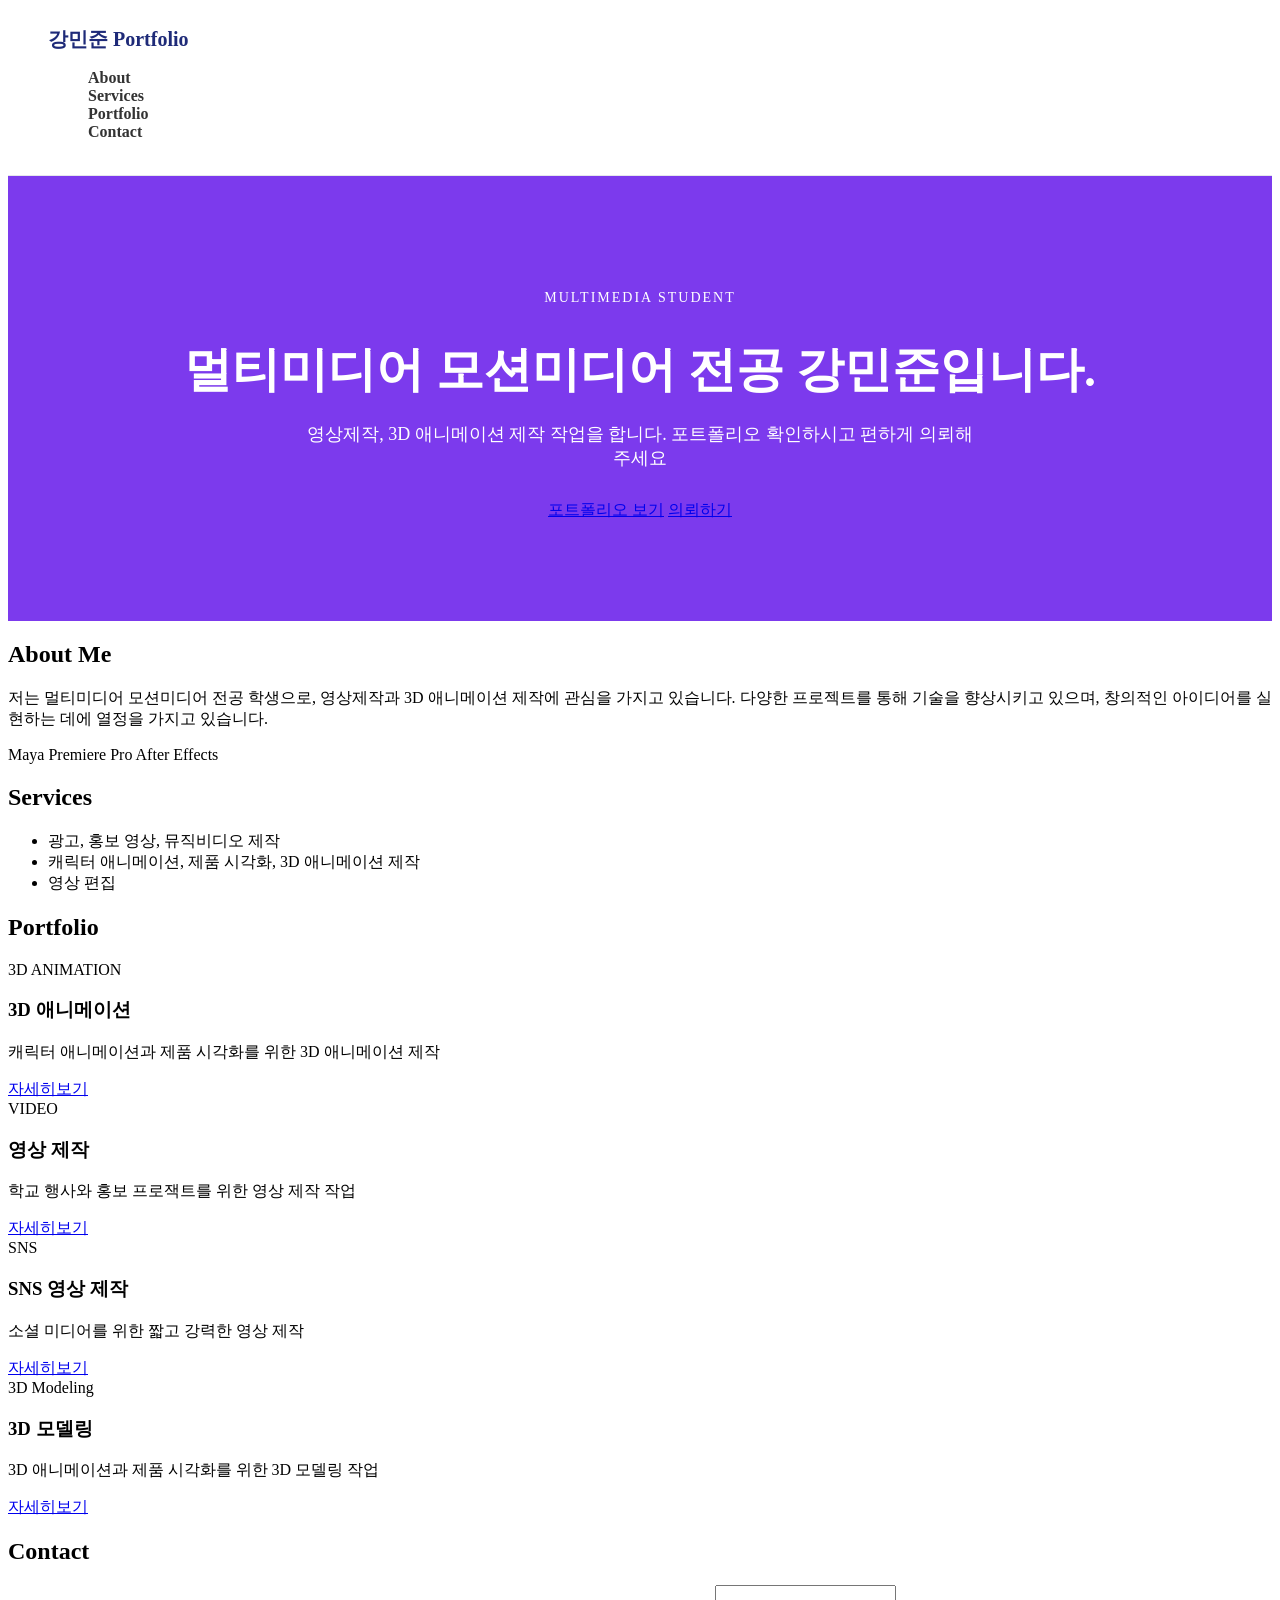
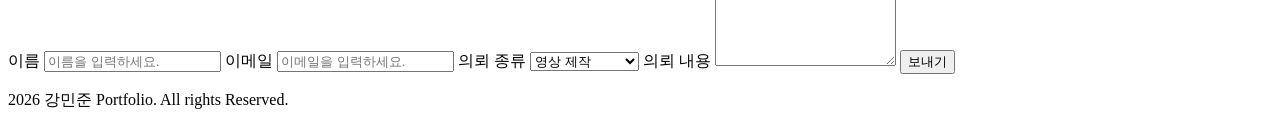
==== index.html @ 957295c4 "Add files via upload" ====
<!DOCTYPE html>
<html lang="en">
<head>
    <meta charset="UTF-8">
    <meta name="viewport" content="width=device-width, initial-scale=1.0">
    <title>강민준 Portfolio</title>
    <link rel="stylesheet" href="style.css">
</head>
<body>
    <nav>
    <div class="logo">강민준 Portfolio</div>
    <ul>
        <li><a href="#">About</a></li>
        <li><a href="#">Services</a></li>
        <li><a href="#">Portfolio</a></li>
        <li><a href="#">Contact</a></li>
    </ul>
    </nav>  

    <header class="hero">
    <div class="hero-text">
        <p class="small-title">MULTIMEDIA STUDENT</p>   
        <h1>멀티미디어 모션미디어 전공 강민준입니다.</h1>
        <p class="hero-description">영상제작, 3D 애니메이션 제작 작업을 합니다. 포트폴리오 확인하시고 편하게 의뢰해 주세요</p>
        
        <div class="hero-buttons">
           <a href="#">포트폴리오 보기</a>
           <a href="#">의뢰하기</a>
        </div>
    </div>
    </header>

    <section id="about"> 
        <h2>About Me</h2>
        <p>저는 멀티미디어 모션미디어 전공 학생으로, 영상제작과 3D 애니메이션 제작에 관심을 가지고 있습니다. 다양한 프로젝트를 통해 기술을 향상시키고 있으며, 창의적인 아이디어를 실현하는 데에 열정을 가지고 있습니다.

        </p>

        <div>
            <span>Maya</span>
            <span>Premiere Pro</span>
            <span>After Effects</span>
        </div>
    </section>

    <section id="services"> 
        <h2>Services</h2>
        <ul>
            <li>광고, 홍보 영상, 뮤직비디오 제작</li>
            <li>캐릭터 애니메이션, 제품 시각화, 3D 애니메이션 제작</li>
            <li>영상 편집</li>
        </ul>
    </section>
    
    <section id="portfolio">
        <h2>Portfolio</h2>
        
        <div class="portfolio-grid">
            <div class="card">
                <div>3D ANIMATION</div>
                <h3>3D 애니메이션</h3>
                <p>캐릭터 애니메이션과 제품 시각화를 위한 3D 애니메이션 제작</p>
                <a href="#">자세히보기</a>
            </div>
            
            <div class="card">
                <div>VIDEO</div>
                <h3>영상 제작</h3>
                <p>학교 행사와 홍보 프로잭트를 위한 영상 제작 작업</p>
                <a href="#">자세히보기</a>
            </div>
            
            <div class="card">
                <div>SNS</div>
                <h3>SNS 영상 제작</h3>
                <p>소셜 미디어를 위한 짧고 강력한 영상 제작</p>
                <a href="#">자세히보기</a>


            </div>

            <div>
                <div>3D Modeling</div>
                <h3>3D 모델링</h3>
                <p>3D 애니메이션과 제품 시각화를 위한 3D 모델링 작업</p>
                <a href="#">자세히보기</a>

            </div>
        </div>

    </section>

    <section id="contact">
        <h2>Contact</h2>
       
        <form>
            <label>이름</label>
            <input type="text" name="name" placeholder="이름을 입력하세요.">

            <label>이메일</label>
            <input type="email" name="email" placeholder="이메일을 입력하세요.">
        
            <label>의뢰 종류</label>
            <select name="type">
                <option value="video">영상 제작</option>
                <option value="animation">3D 애니메이션</option>
                <option value="sns">SNS 영상 제작</option>
                <option value="modeling">3D 모델링</option>
            </select>
       
            <label>의뢰 내용</label>
            <textarea name="message" placeholder="의뢰 내용을 입력하세요." rows="5">
            </textarea>
            <input type="submit" value="보내기">
        </form>
    
    </section>

    <footer>
        <p> 2026 강민준 Portfolio. All rights Reserved.</p>
    </footer>

</body>
</html>
---- style.css ----
nav {
    background-color: #ffffff;
    border-bottom:1px solid #e5e7eb;
    padding:18px 40px;
}

nav ul {
    list-style: none;
}

nav ul li a{
    text-decoration: none;
    color:#333;
    font-weight: bold;
}

nav ul li a:hover {
    color: #7c3aed;
}



.logo {
    font-size: 20px;
    font-weight: bold;
    color: #1e2a78;
}

.hero {
    background-color: #7c3aed;
    color: white;
    padding:100px 20px;
    text-align: center;
}

.small-title {
    font-size: 14px;
    letter-spacing: 2px;
    margin-bottom: 15px;
}

.hero h1 {
    font-size: 48px;
    margin-bottom: 20px;
}

.hero-description {
    font-size: 18px;
    width:670px; 
    margin: 0 auto 30px auto;
}
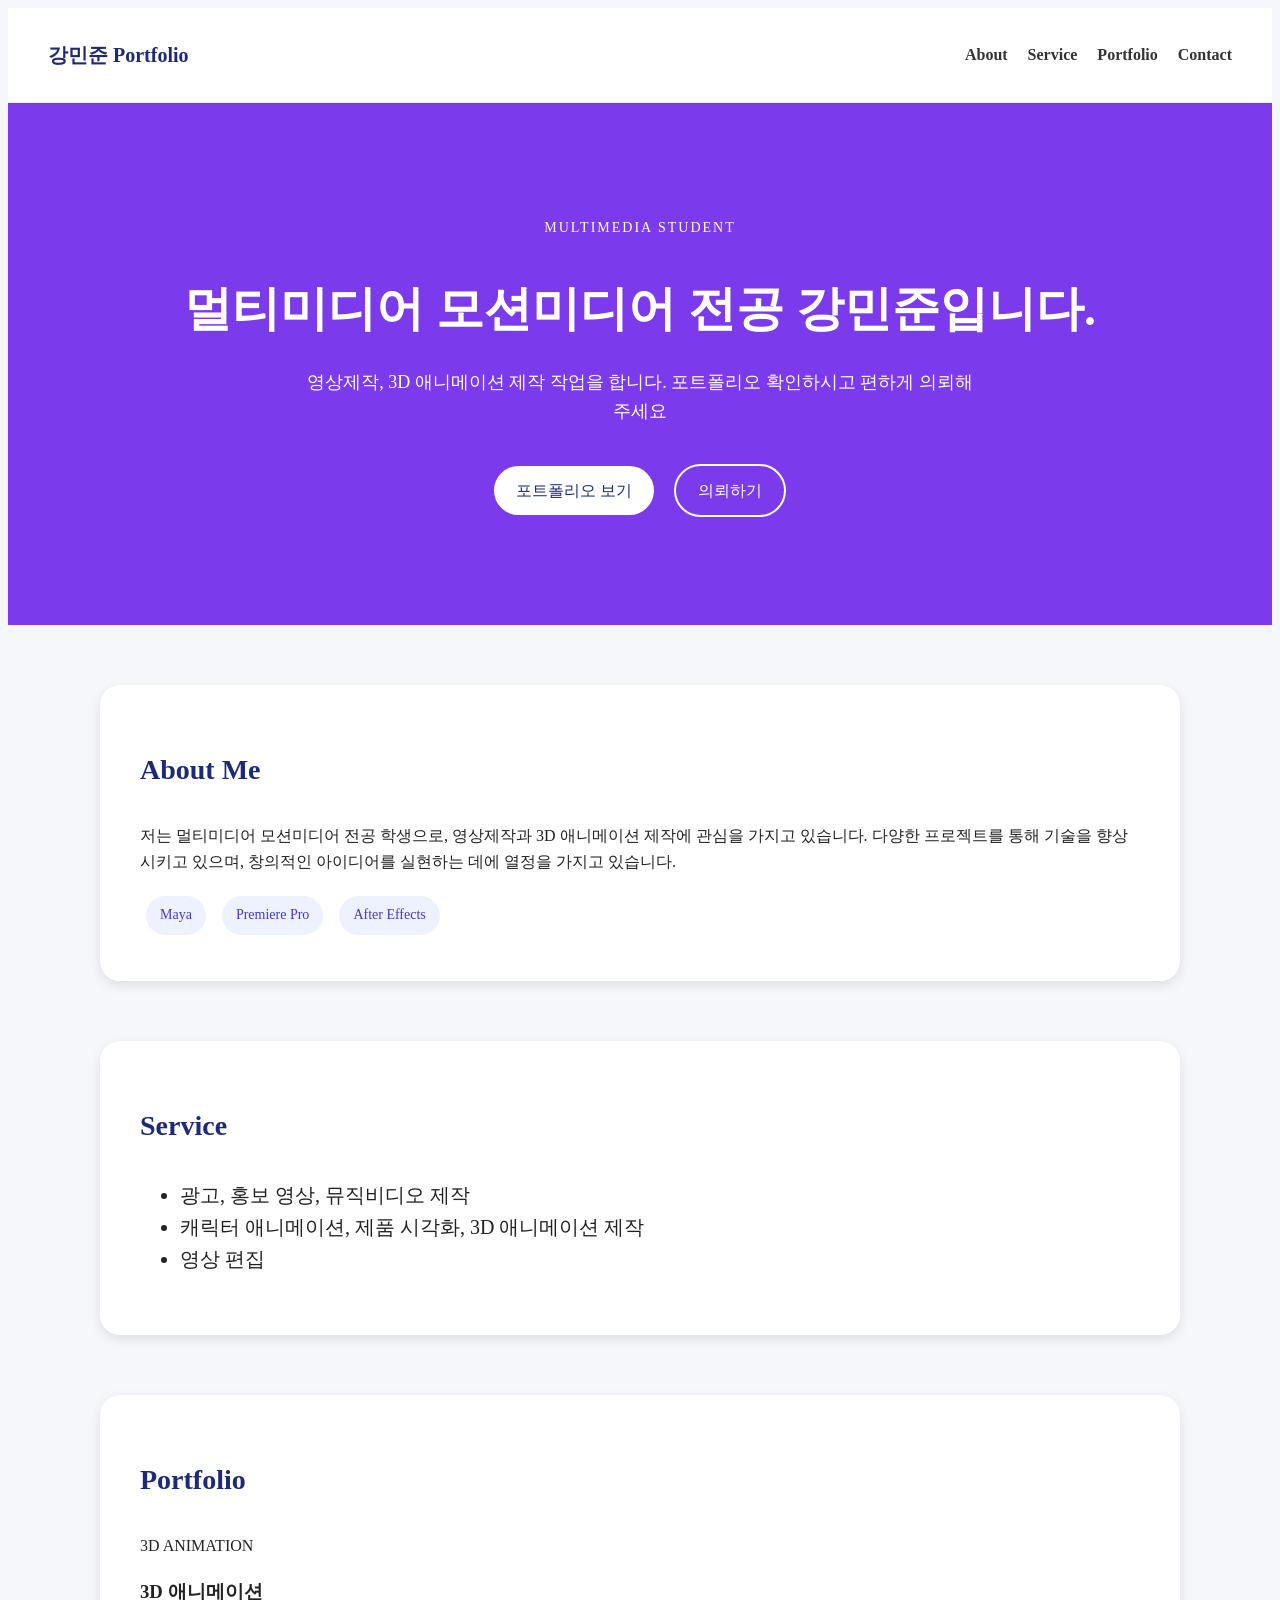
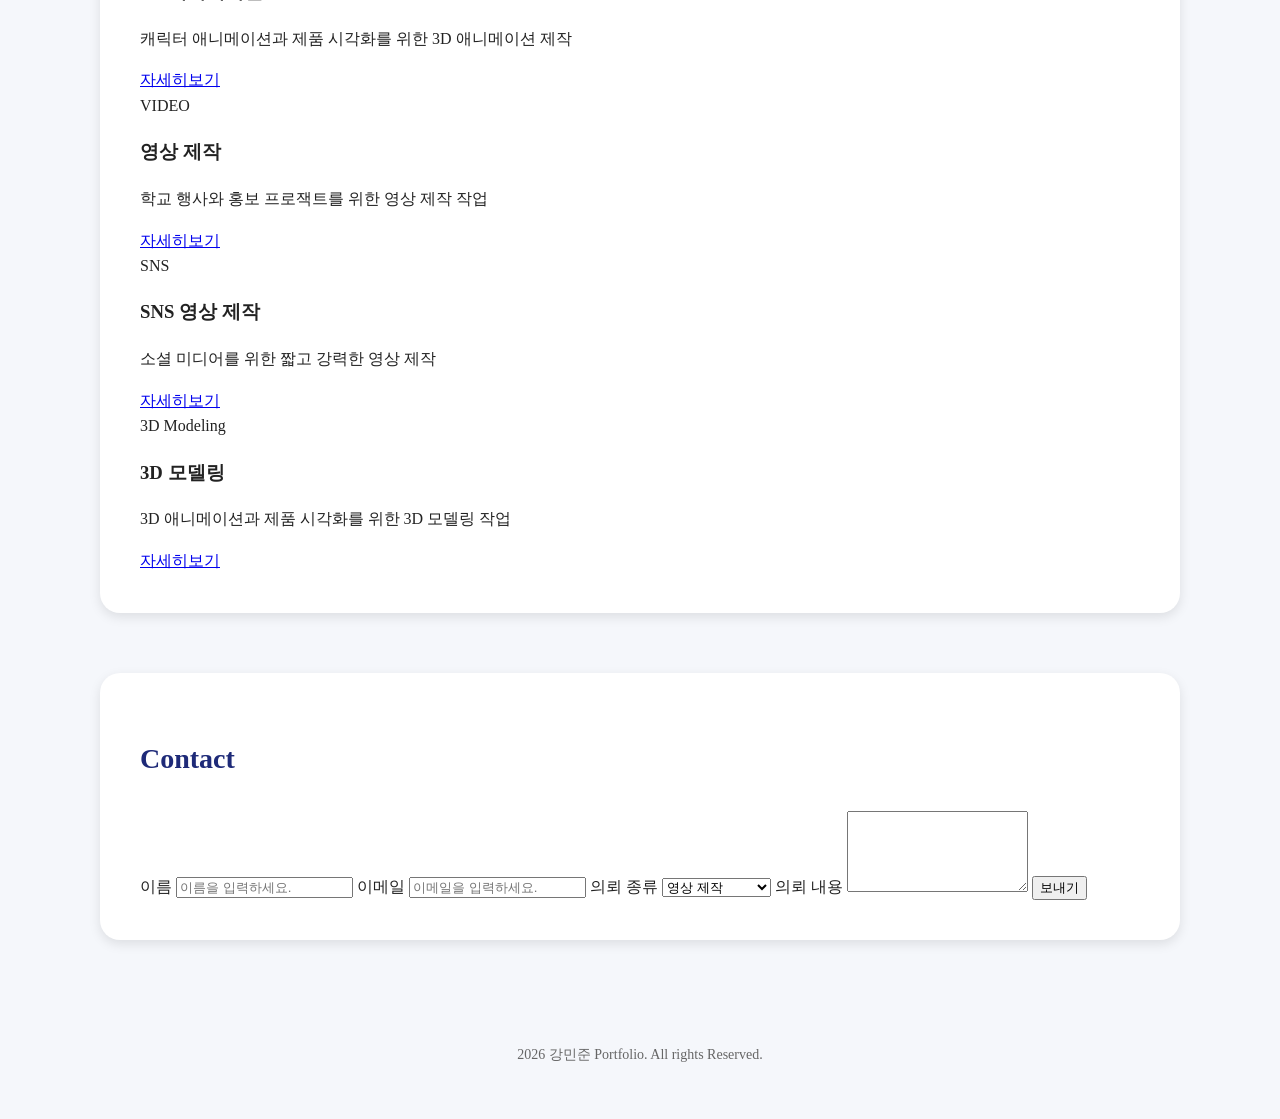
==== commit 742879e3: "Add files via upload" ====
--- a/index.html
+++ b/index.html
@@ -10,10 +10,10 @@
     <nav>
     <div class="logo">강민준 Portfolio</div>
     <ul>
-        <li><a href="#">About</a></li>
-        <li><a href="#">Services</a></li>
-        <li><a href="#">Portfolio</a></li>
-        <li><a href="#">Contact</a></li>
+        <li><a href="#about">About</a></li>
+        <li><a href="#service">Service</a></li>
+        <li><a href="#portfolio">Portfolio</a></li>
+        <li><a href="#contact">Contact</a></li>
     </ul>
     </nav>  
 
@@ -24,8 +24,8 @@
         <p class="hero-description">영상제작, 3D 애니메이션 제작 작업을 합니다. 포트폴리오 확인하시고 편하게 의뢰해 주세요</p>
         
         <div class="hero-buttons">
-           <a href="#">포트폴리오 보기</a>
-           <a href="#">의뢰하기</a>
+           <a href="#" class="btn first">포트폴리오 보기</a>
+           <a href="#" class="btn second">의뢰하기</a>
         </div>
     </div>
     </header>
@@ -36,15 +36,15 @@
 
         </p>
 
-        <div>
+        <div class="skills">
             <span>Maya</span>
             <span>Premiere Pro</span>
             <span>After Effects</span>
         </div>
     </section>
 
-    <section id="services"> 
-        <h2>Services</h2>
+    <section id="service"> 
+        <h2>Service</h2>
         <ul>
             <li>광고, 홍보 영상, 뮤직비디오 제작</li>
             <li>캐릭터 애니메이션, 제품 시각화, 3D 애니메이션 제작</li>
--- a/style.css
+++ b/style.css
@@ -2,10 +2,15 @@
     background-color: #ffffff;
     border-bottom:1px solid #e5e7eb;
     padding:18px 40px;
+    display: flex;
+    justify-content: space-between;
+    align-items: center;
 }
 
 nav ul {
     list-style: none;
+    display: flex;
+    gap: 20px;
 }
 
 nav ul li a{
@@ -48,4 +53,74 @@
     font-size: 18px;
     width:670px; 
     margin: 0 auto 30px auto;
+}
+
+.btn {
+    display: inline-block;
+    padding: 12px 22px;
+    border-radius: 30px;
+    text-decoration: none;
+    margin: 8px;
+
+}
+
+.first {
+    background-color: white;
+    color: #1e2a78;
+}
+
+.first:hover {
+    background-color: #f3f3f3;
+}
+
+.second {
+    border: 2px solid white; 
+    color: white;
+}
+
+.second:hover {
+    background-color: white;
+    color: #1e2a78;
+}
+
+body {
+    background-color: #f5f7fb;
+    color: #222;
+    line-height: 1.6;
+}
+
+section {
+    background-color: white;
+    width: 1000px;
+    margin: 60px auto;
+    padding: 40px;
+    border-radius: 20px;
+    box-shadow: rgba(0, 0, 0, 0.1) 0px 4px 12px;
+}
+
+section h2 {
+    font-size: 28px;
+    margin-bottom: 30px;
+    color: #1e2a78;
+}   
+
+.skills span {
+    display: inline-block;
+    background-color: #eef2ff;
+    padding: 8px 14px;
+    border-radius: 20px;
+    margin: 6px;
+    font-size: 14px;
+    color: #4338ca;
+}
+
+#service ul {
+    font-size:  20px;
+}
+
+footer{
+    text-align:  center;
+    padding: 30px 20px;
+    color: #666;
+    font-size: 14px;
 }
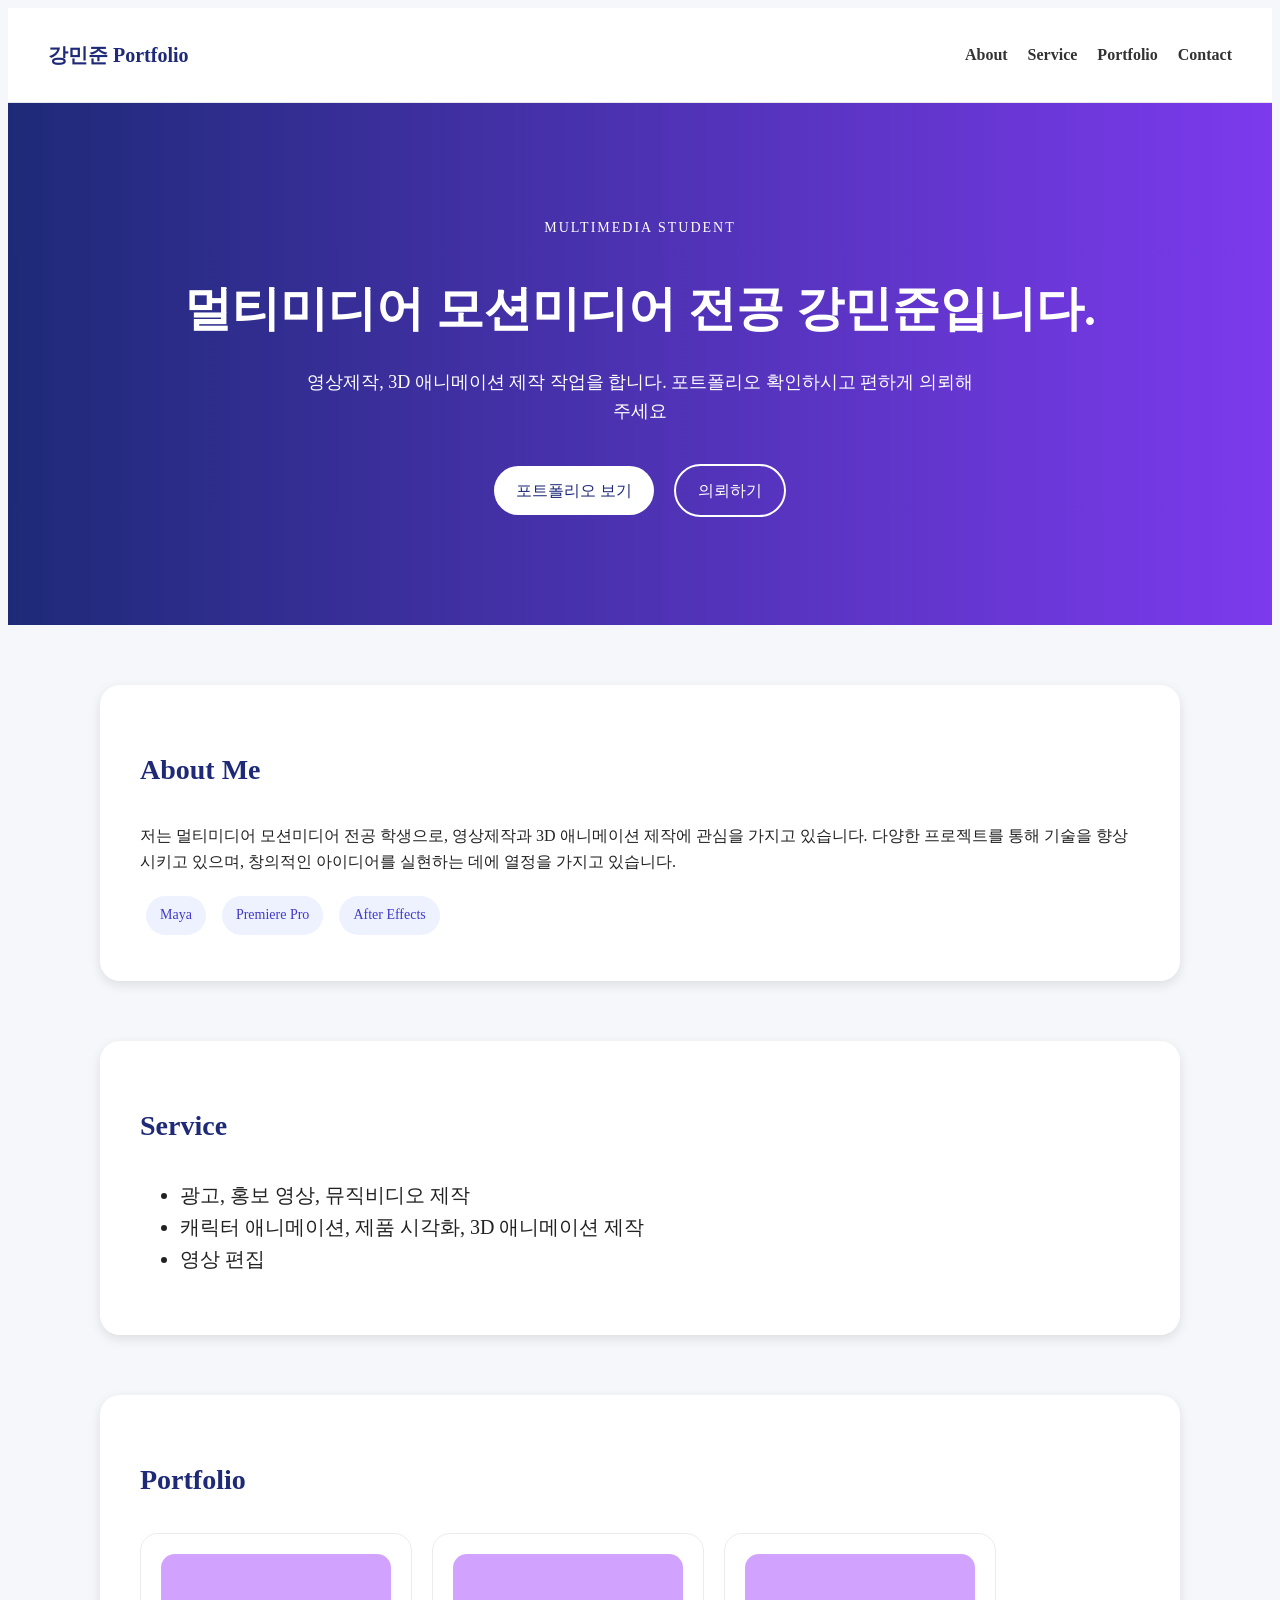
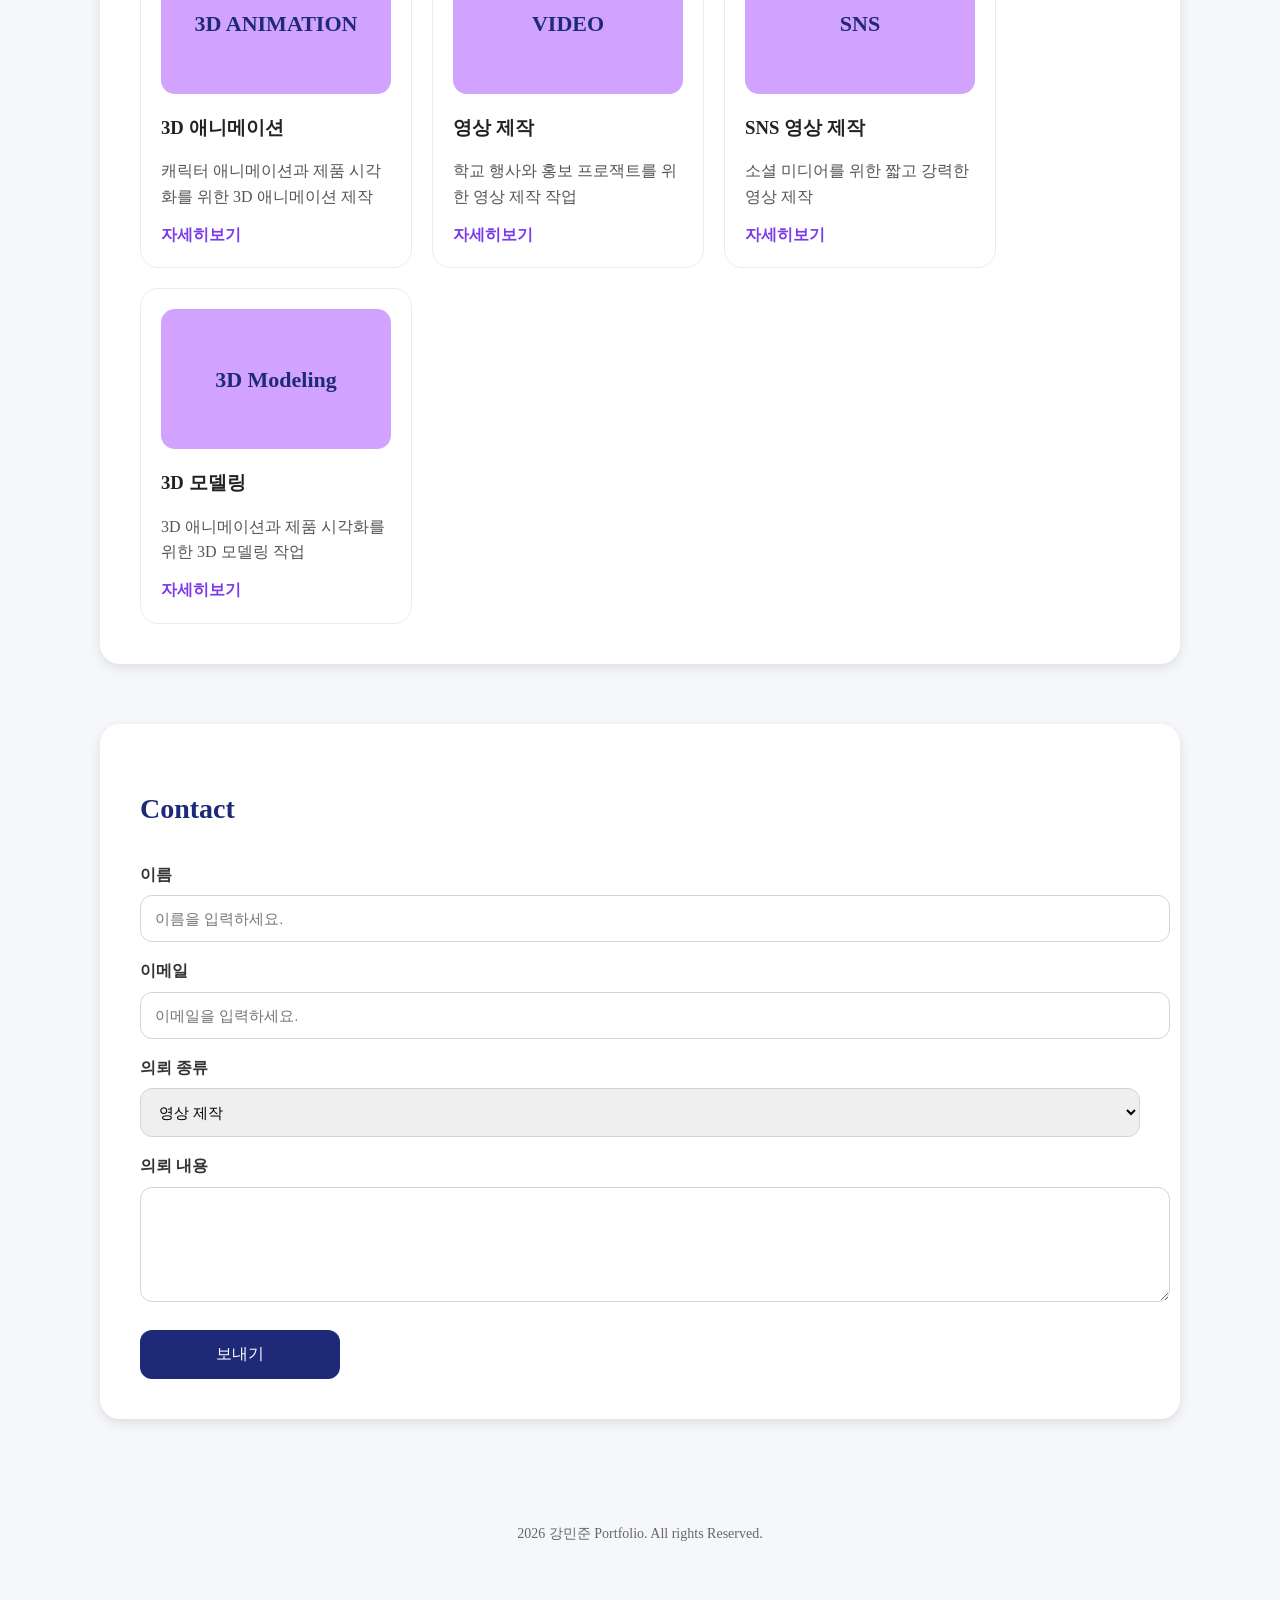
==== commit 8d7d9ece: "Add files via upload" ====
--- a/index.html
+++ b/index.html
@@ -57,21 +57,21 @@
         
         <div class="portfolio-grid">
             <div class="card">
-                <div>3D ANIMATION</div>
+                <div class="card-image">3D ANIMATION</div>
                 <h3>3D 애니메이션</h3>
                 <p>캐릭터 애니메이션과 제품 시각화를 위한 3D 애니메이션 제작</p>
                 <a href="#">자세히보기</a>
             </div>
             
             <div class="card">
-                <div>VIDEO</div>
+                <div class="card-image">VIDEO</div>
                 <h3>영상 제작</h3>
                 <p>학교 행사와 홍보 프로잭트를 위한 영상 제작 작업</p>
                 <a href="#">자세히보기</a>
             </div>
             
             <div class="card">
-                <div>SNS</div>
+                <div class="card-image">SNS</div>
                 <h3>SNS 영상 제작</h3>
                 <p>소셜 미디어를 위한 짧고 강력한 영상 제작</p>
                 <a href="#">자세히보기</a>
@@ -79,8 +79,8 @@
 
             </div>
 
-            <div>
-                <div>3D Modeling</div>
+            <div class="card">
+                <div class="card-image">3D Modeling</div>
                 <h3>3D 모델링</h3>
                 <p>3D 애니메이션과 제품 시각화를 위한 3D 모델링 작업</p>
                 <a href="#">자세히보기</a>
@@ -93,7 +93,7 @@
     <section id="contact">
         <h2>Contact</h2>
        
-        <form>
+        <form class="contact-form">
             <label>이름</label>
             <input type="text" name="name" placeholder="이름을 입력하세요.">
 
--- a/style.css
+++ b/style.css
@@ -32,7 +32,7 @@
 }
 
 .hero {
-    background-color: #7c3aed;
+    background: linear-gradient(to right, #1e2a78, #7c3aed);
     color: white;
     padding:100px 20px;
     text-align: center;
@@ -118,9 +118,82 @@
     font-size:  20px;
 }
 
-footer{
+footer {
     text-align:  center;
     padding: 30px 20px;
     color: #666;
     font-size: 14px;
+}
+
+.card {
+    width: 230px;
+    border: 1px solid #ececec;
+    border-radius: 18px;
+    padding: 20px;
+}
+
+.card h3 {
+    color: #222;
+    margin-bottom: 15px;
+}
+
+.card p {
+    color: #555;
+    margin-bottom: 12px;
+}    
+
+.card a {
+    color: #7c3aed;
+    text-decoration: none;
+    font-weight: bold;
+}
+
+.card a:hover {
+    text-decoration: underline;
+}
+
+.card-image {
+    height: 140px;
+    background-color: rgb(210, 162, 255);
+    border-radius: 14px;
+    font-size: 22px;
+    font-weight: bold;
+    color: #1e2a78;
+    display: flex;
+    justify-content: center;
+    align-items: center;
+    margin-bottom: 18px;
+}
+
+.portfolio-grid {
+    display: flex;
+    gap: 20px;
+    flex-wrap: wrap;
+}
+
+.contact-form label {
+    display: block;
+    margin-top: 16px;
+    margin-bottom: 8px;
+    color: #333;
+    font-weight: bold;
+}
+
+.contact-form input,
+.contact-form select,
+.contact-form textarea {
+    width: 100%;
+    padding: 14px;
+    border: 1px solid #d1d5db;
+    border-radius: 12px;
+    font-size: 15px;
+}
+.contact-form input[type="submit"] {
+    margin-top: 20px;
+    background-color: #1e2a78;
+    color: white;
+    width: 200px;
+    font-size: 16px;
+    border: none;
+    padding: 14px 24px;
 }
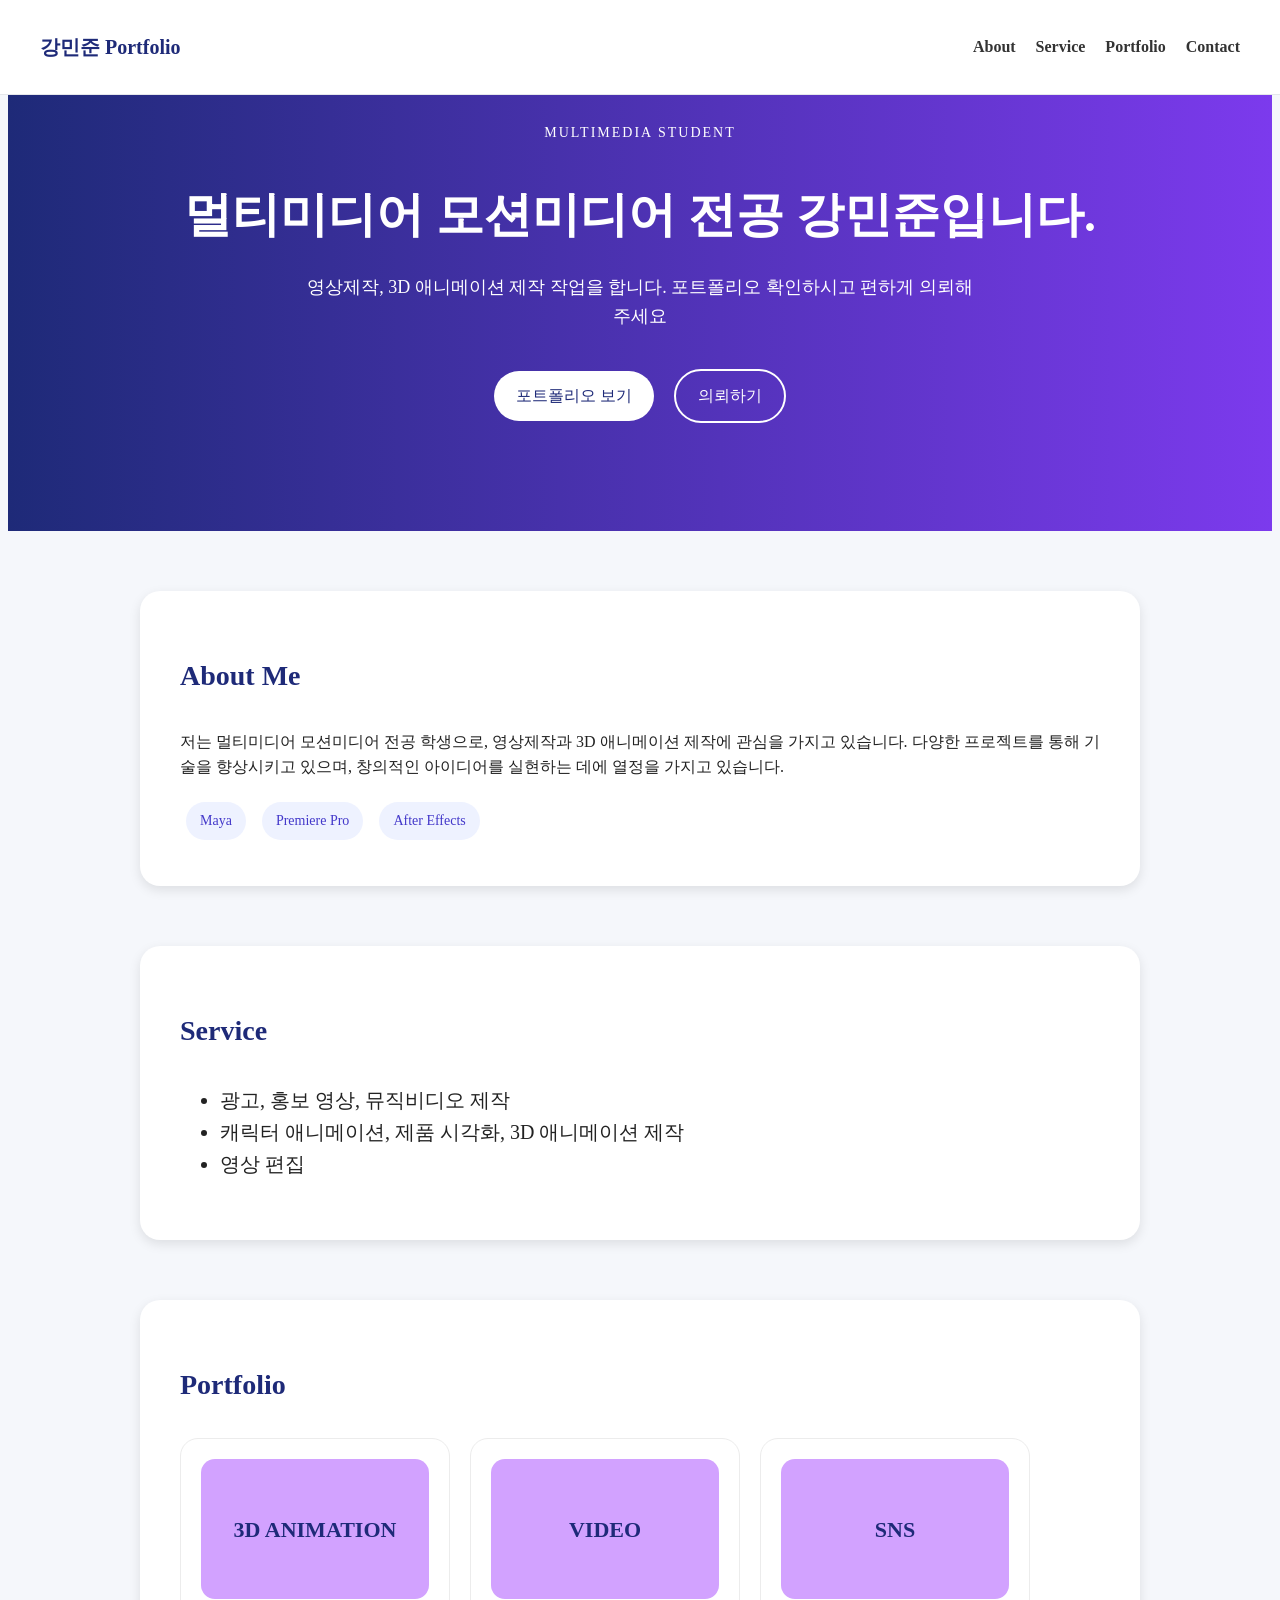
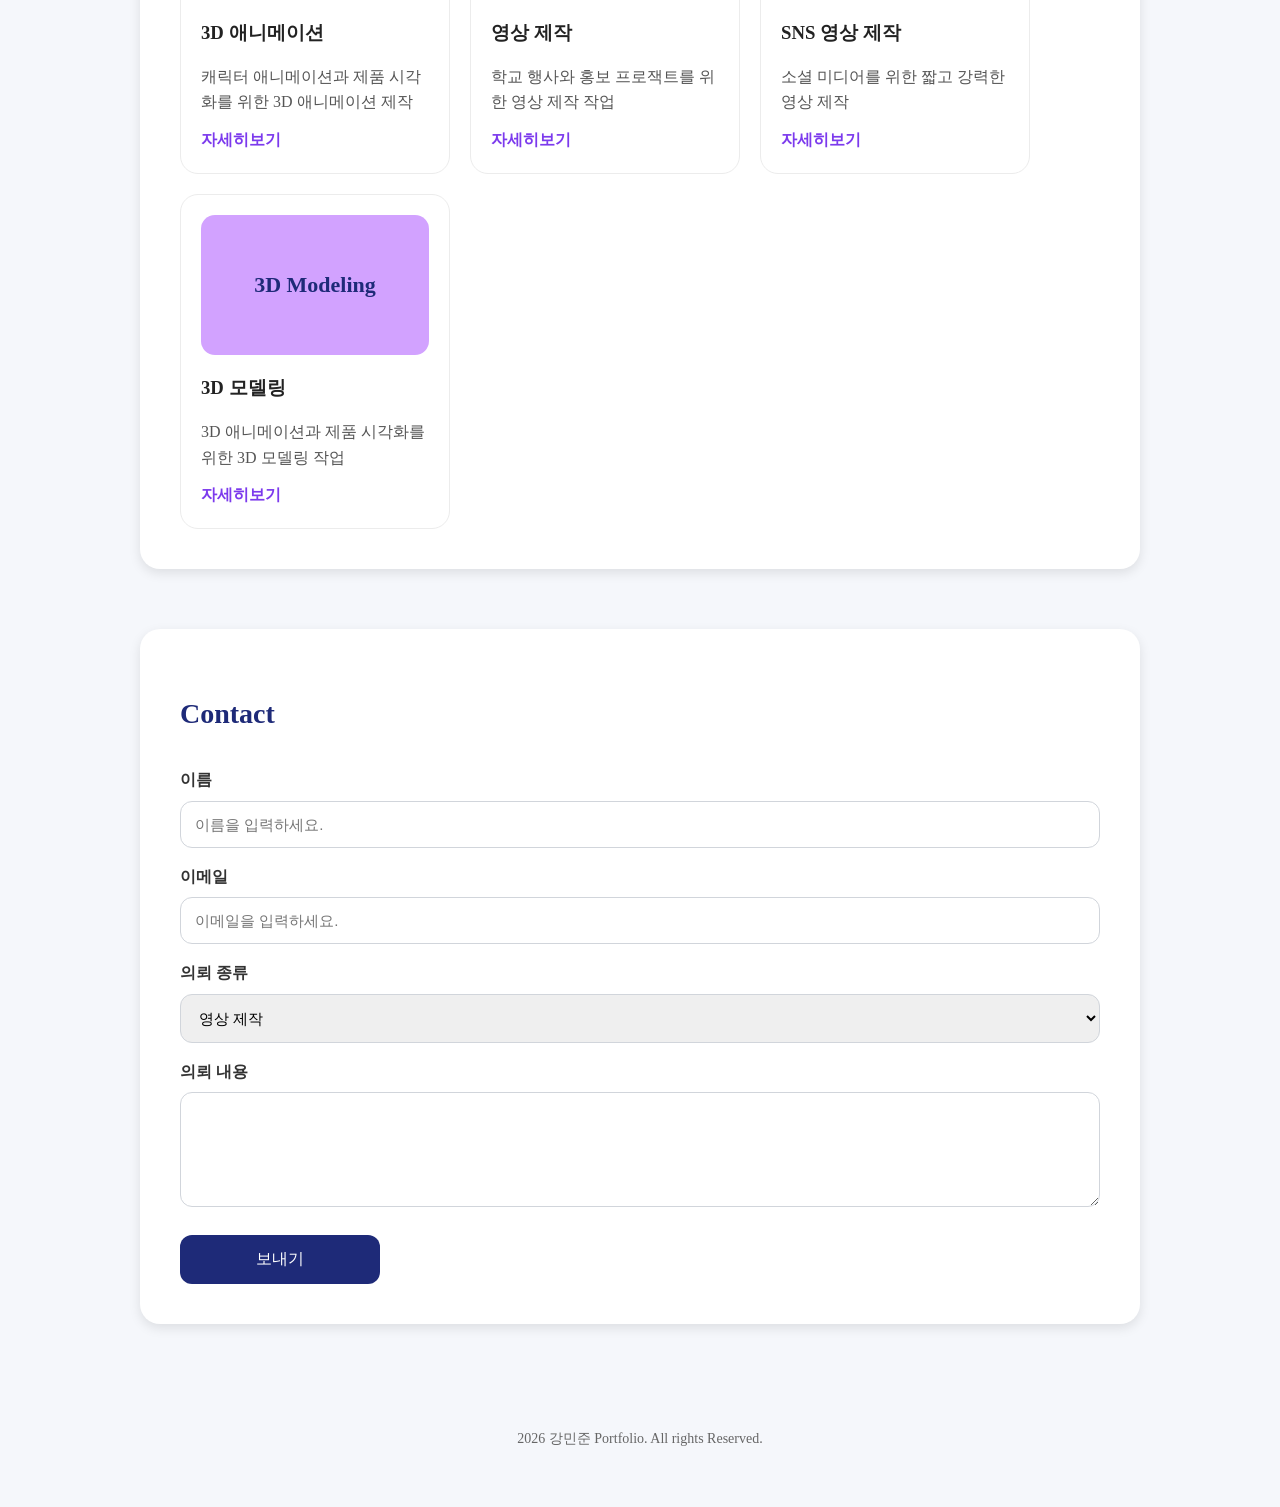
==== commit f084d884: "Add files via upload" ====
--- a/index.html
+++ b/index.html
@@ -4,6 +4,7 @@
     <meta charset="UTF-8">
     <meta name="viewport" content="width=device-width, initial-scale=1.0">
     <title>강민준 Portfolio</title>
+    <link rel="stylesheet" href="style.css">
     <link rel="stylesheet" href="style.css">
 </head>
 <body>
@@ -60,21 +61,21 @@
                 <div class="card-image">3D ANIMATION</div>
                 <h3>3D 애니메이션</h3>
                 <p>캐릭터 애니메이션과 제품 시각화를 위한 3D 애니메이션 제작</p>
-                <a href="#">자세히보기</a>
+                <a href="3D animation.html" target="_blank">자세히보기</a>
             </div>
             
             <div class="card">
                 <div class="card-image">VIDEO</div>
                 <h3>영상 제작</h3>
                 <p>학교 행사와 홍보 프로잭트를 위한 영상 제작 작업</p>
-                <a href="#">자세히보기</a>
+                <a href="video.html" target="_blank">자세히보기</a>
             </div>
             
             <div class="card">
                 <div class="card-image">SNS</div>
                 <h3>SNS 영상 제작</h3>
                 <p>소셜 미디어를 위한 짧고 강력한 영상 제작</p>
-                <a href="#">자세히보기</a>
+                <a href="sns.html" target="_blank">자세히보기</a>
 
 
             </div>
@@ -83,7 +84,7 @@
                 <div class="card-image">3D Modeling</div>
                 <h3>3D 모델링</h3>
                 <p>3D 애니메이션과 제품 시각화를 위한 3D 모델링 작업</p>
-                <a href="#">자세히보기</a>
+                <a href="3d-modeling.html" target="_blank">자세히보기</a>
 
             </div>
         </div>
--- a/style.css
+++ b/style.css
@@ -1,3 +1,13 @@
+* {
+    box-sizing: border-box;
+}
+
+body {
+    background-color: #f5f7fb;
+    color: #222;
+    line-height: 1.6;
+}
+
 nav {
     background-color: #ffffff;
     border-bottom:1px solid #e5e7eb;
@@ -5,6 +15,11 @@
     display: flex;
     justify-content: space-between;
     align-items: center;
+    position: fixed;
+    width: 100%;
+    top: 0;
+    left: 0;
+    z-index: 1000;
 }
 
 nav ul {
@@ -36,6 +51,7 @@
     color: white;
     padding:100px 20px;
     text-align: center;
+    animation: fadeup 1s ease;
 }
 
 .small-title {
@@ -81,12 +97,6 @@
 .second:hover {
     background-color: white;
     color: #1e2a78;
-}
-
-body {
-    background-color: #f5f7fb;
-    color: #222;
-    line-height: 1.6;
 }
 
 section {
@@ -126,10 +136,15 @@
 }
 
 .card {
-    width: 230px;
+    width: 270px;
     border: 1px solid #ececec;
     border-radius: 18px;
     padding: 20px;
+    transition: box-shadow 0.3s, transform 0.3s;
+}
+.card:hover {
+    transform: translateX(0,-8px);
+    box-shadow: rgba(0, 0, 0, 0.12) 0px 10px 24px;
 }
 
 .card h3 {
@@ -196,4 +211,23 @@
     font-size: 16px;
     border: none;
     padding: 14px 24px;
-}+    transition: background-color 0.3s, transform 0.3s;
+}
+
+.contact-form input[type="submit"]:hover {
+    background-color: #7c3aed;
+    transform: translate(0, -4px);
+}
+
+@keyframes fadeup {
+    from{
+        opacity: 0;
+        transform: translate(0, 25px);
+    }
+    to{
+        opacity: 1;
+        transform: translate(0, 0);
+    }
+
+
+}
--- a/style.css
+++ b/style.css
@@ -1,3 +1,13 @@
+* {
+    box-sizing: border-box;
+}
+
+body {
+    background-color: #f5f7fb;
+    color: #222;
+    line-height: 1.6;
+}
+
 nav {
     background-color: #ffffff;
     border-bottom:1px solid #e5e7eb;
@@ -5,6 +15,11 @@
     display: flex;
     justify-content: space-between;
     align-items: center;
+    position: fixed;
+    width: 100%;
+    top: 0;
+    left: 0;
+    z-index: 1000;
 }
 
 nav ul {
@@ -36,6 +51,7 @@
     color: white;
     padding:100px 20px;
     text-align: center;
+    animation: fadeup 1s ease;
 }
 
 .small-title {
@@ -81,12 +97,6 @@
 .second:hover {
     background-color: white;
     color: #1e2a78;
-}
-
-body {
-    background-color: #f5f7fb;
-    color: #222;
-    line-height: 1.6;
 }
 
 section {
@@ -126,10 +136,15 @@
 }
 
 .card {
-    width: 230px;
+    width: 270px;
     border: 1px solid #ececec;
     border-radius: 18px;
     padding: 20px;
+    transition: box-shadow 0.3s, transform 0.3s;
+}
+.card:hover {
+    transform: translateX(0,-8px);
+    box-shadow: rgba(0, 0, 0, 0.12) 0px 10px 24px;
 }
 
 .card h3 {
@@ -196,4 +211,23 @@
     font-size: 16px;
     border: none;
     padding: 14px 24px;
-}+    transition: background-color 0.3s, transform 0.3s;
+}
+
+.contact-form input[type="submit"]:hover {
+    background-color: #7c3aed;
+    transform: translate(0, -4px);
+}
+
+@keyframes fadeup {
+    from{
+        opacity: 0;
+        transform: translate(0, 25px);
+    }
+    to{
+        opacity: 1;
+        transform: translate(0, 0);
+    }
+
+
+}
